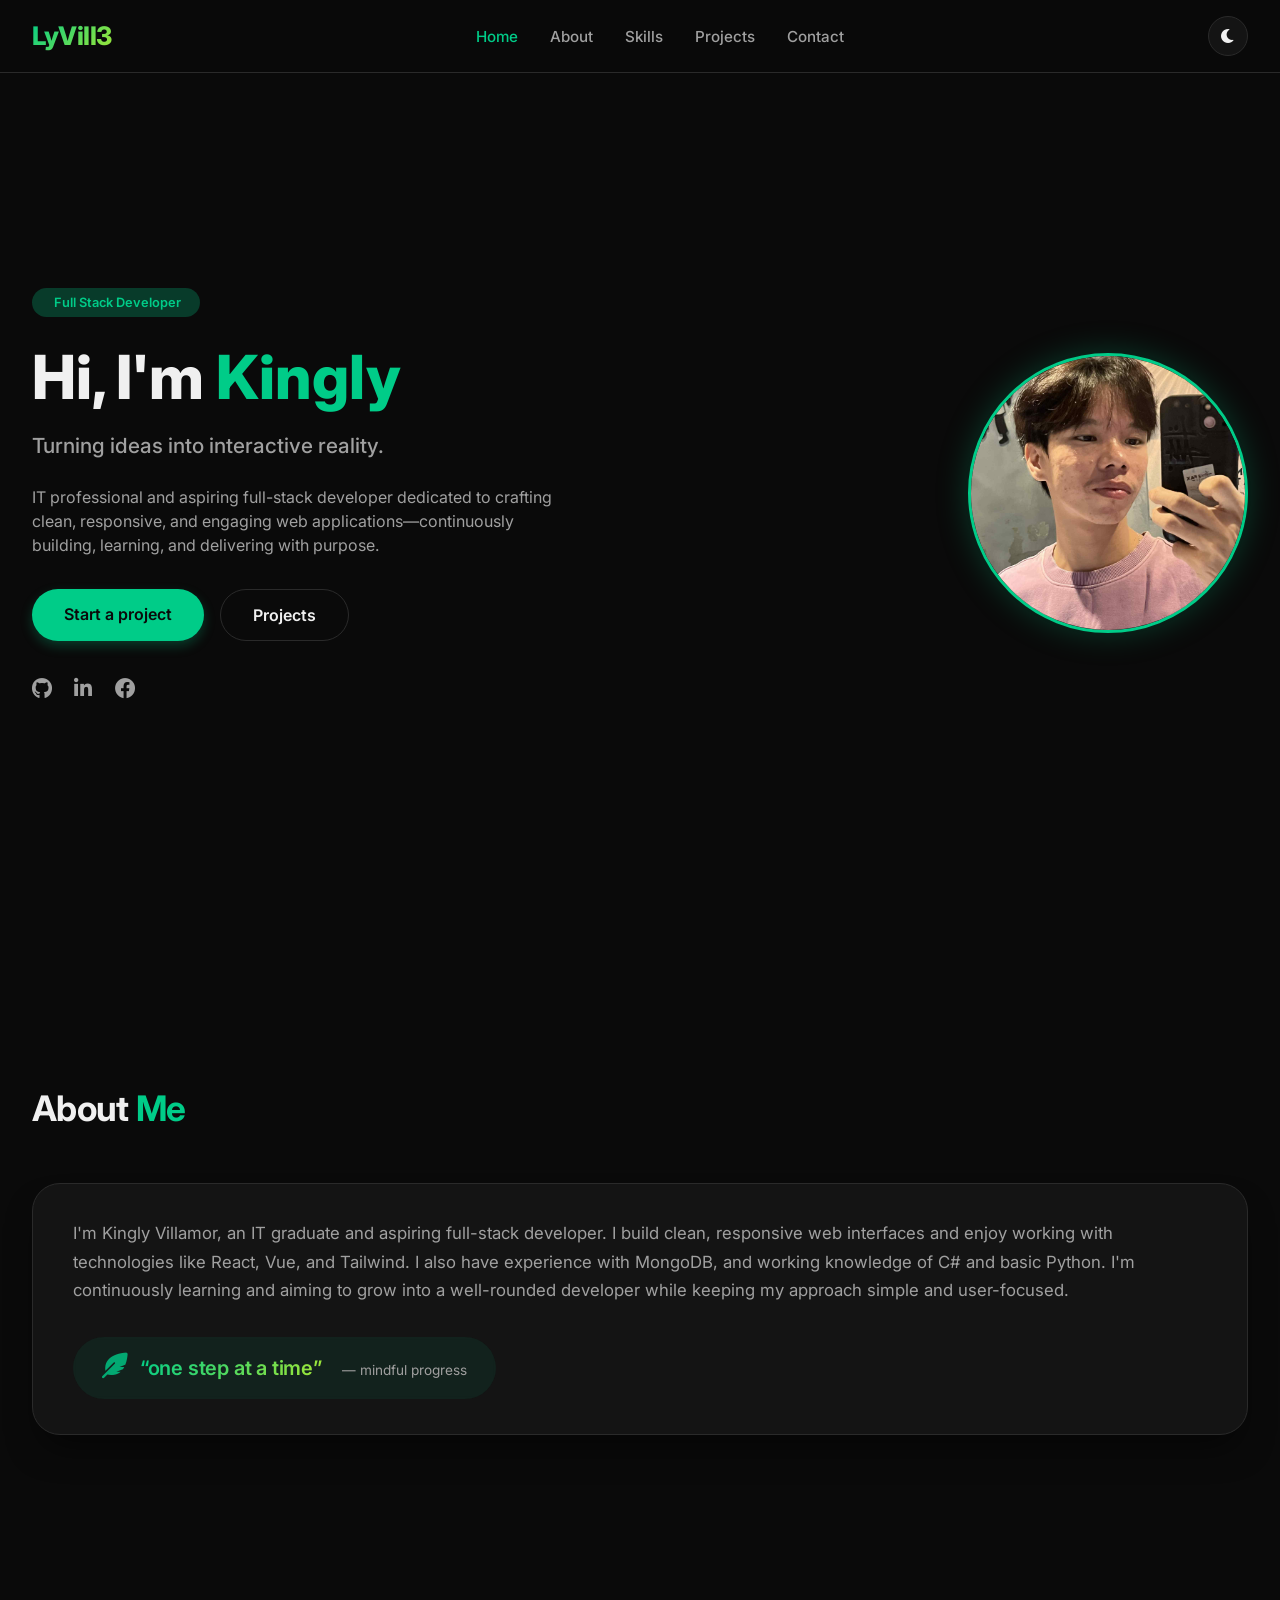
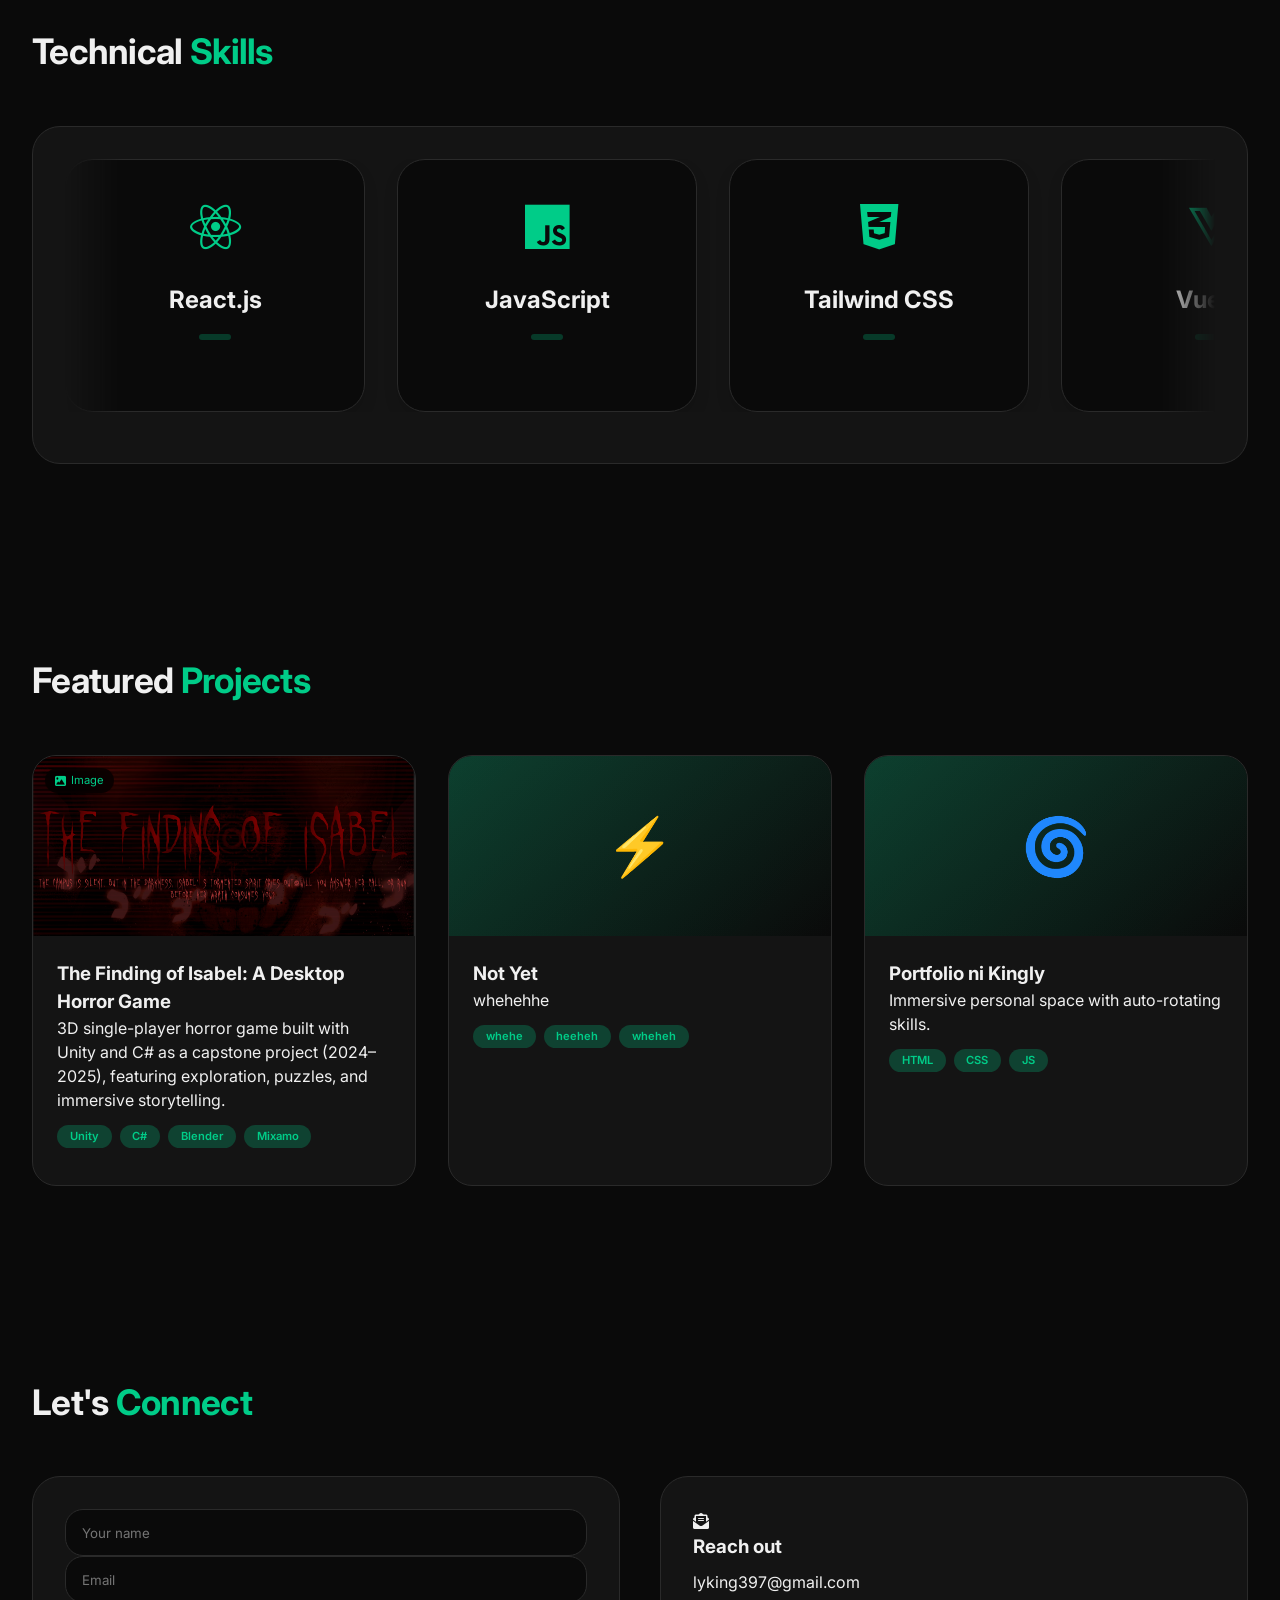
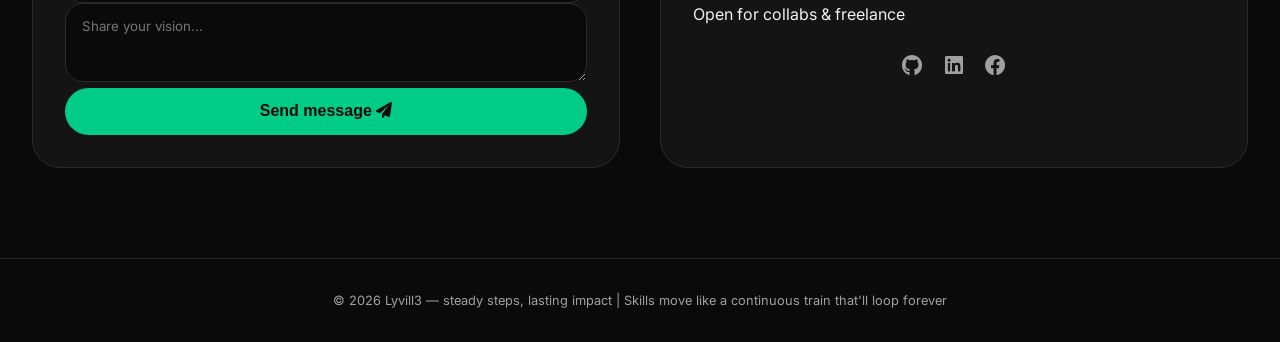
==== index.html @ 268842c2 "1045" ====
<!DOCTYPE html>
<html lang="en">
<head>
  <meta charset="UTF-8">
  <meta name="viewport" content="width=device-width, initial-scale=1.0, viewport-fit=cover">
  <title>Dev-Portfolio</title>
  <link href="https://fonts.googleapis.com/css2?family=Inter:opsz,wght@14..32,300;14..32,400;14..32,500;14..32,600;14..32,700;14..32,800&display=swap" rel="stylesheet">
  <link rel="stylesheet" href="https://cdnjs.cloudflare.com/ajax/libs/font-awesome/6.0.0-beta3/css/all.min.css">
  <link rel="stylesheet" href="../css/style1.css">
  
</head>
<body>
  <nav class="navbar">
    <div class="nav-container">
      <div class="logo"> LyVill3 </div>
      <div class="menu-toggle" id="menuToggle"><i class="fas fa-bars"></i></div>
      <ul class="nav-links" id="navLinks">
        <li><a href="#home" class="nav-link">Home</a></li>
        <li><a href="#about" class="nav-link">About</a></li>
        <li><a href="#skills" class="nav-link">Skills</a></li>
        <li><a href="#projects" class="nav-link">Projects</a></li>
        <li><a href="#contact" class="nav-link">Contact</a></li>
      </ul>
      <div class="theme-toggle" id="themeToggle"><i class="fas fa-moon"></i></div>
    </div>
  </nav>

  <main>
    <section id="home">
      <div class="container">
        <div class="hero">
          <div class="hero-content reveal">
            <div class="hero-badge"><i class="fas fa-"></i> Full Stack Developer</div>
            <h1>Hi, I'm <span class="highlight">Kingly</span></h1>
            <div class="hero-title">Turning ideas into interactive reality.</div>
            <p class="hero-desc">IT professional and aspiring full-stack developer dedicated 
              to crafting clean, responsive, and engaging web applications—continuously 
              building, learning, and delivering with purpose.</p>
            <div class="btn-group">
              <a href="#contact" class="btn btn-primary">Start a project</a>
              <a href="#projects" class="btn btn-outline"> Projects </a>
            </div>
            <div class="social-links">
              <a href="https://github.com/KinglyVillamor"><i class="fab fa-github"></i></a>
              <a href="https://www.linkedin.com/in/kingly-villamor-0a6335394"><i class="fab fa-linkedin-in"></i></a>
              <!--<a href="#"><i class="fab fa-instagram"></i></a> -->
              <a href="https://www.facebook.com/kingly.villamor.2024"><i class="fab fa-facebook"></i></a>

            </div>
          </div>
          <div class="hero-image reveal">
            <img src="../image/profile.jpeg" alt="Kings profile" class="profile-img">
          </div>
        </div>
      </div>
    </section>

    <section id="about">
      <div class="container">
        <h2 class="section-title reveal">About <span>Me</span></h2>
        <div class="about-card reveal">
          <p class="about-text">I'm Kingly Villamor, an IT graduate and aspiring full-stack developer. I build clean, responsive web interfaces and enjoy working with technologies like React, Vue, and Tailwind. I also have experience with MongoDB, and working knowledge of C# and basic Python. I'm continuously learning and aiming to grow into a well-rounded developer while keeping my approach simple and user-focused.</p>
          <!-- qoutw fav q -->
          <div class="quote-aesthetic">
            <i class="fas fa-feather-alt"></i>
            <span class="quote-text">“one step at a time”</span>
            <span class="quote-sub">— mindful progress</span>
          </div>
        </div>
      </div>
    </section>

    <section id="skills">
      <div class="container">
        <h2 class="section-title reveal">Technical <span>Skills</span></h2>
        <div class="skills-section reveal">
          <div class="skills-train-wrapper">
            <div class="skills-track" id="skillsTrainTrack">
              <!-- Skills will be duplicated here for infinite loop effect -->
            </div>
          </div>
          <div class="auto-indicator">
          </div>
        </div>
      </div>
    </section>

    <section id="projects">
      <div class="container">
        <h2 class="section-title reveal">Featured <span>Projects</span></h2>
        <div class="projects-grid" id="projectsGrid"></div>
        
      </div>
    </section>

    <section id="contact">
      <div class="container">
        <h2 class="section-title reveal">Let's <span>Connect</span></h2>
        <div class="contact-grid">
          <div class="form-card reveal">
            <form id="contactForm">
              <div class="form-group"><input type="text" placeholder="Your name" required></div>
              <div class="form-group"><input type="email" placeholder="Email" required></div>
              <div class="form-group"><textarea rows="3" placeholder="Share your vision..."></textarea></div>
              <button type="submit" class="submit-btn">Send message <i class="fas fa-paper-plane"></i></button>
            </form>
          </div>
          <div class="info-card reveal">
            <div class="info-icon"><i class="fas fa-envelope-open-text"></i></div>
            <h3>Reach out</h3>
            <p style="margin: 0.5rem 0;">lyking397@gmail.com</p>
            <p >Open for collabs & freelance</p>
            <div class="social-links" style="justify-content: center;">
              <a href="https://github.com/KinglyVillamor"><i class="fab fa-github"></i></a>
              <a href="https://www.linkedin.com/in/kingly-villamor-0a6335394"> <i class="fab fa-linkedin"></i>
              </a><a href="https://www.facebook.com/kingly.villamor.2024"><i class="fab fa-facebook"></i></a>
            
            
            </div>

          </div>
        </div>
      </div>
    </section>
  </main>
  <footer><p>© 2026 Lyvill3 — steady steps, lasting impact | Skills move like a continuous train that'll loop forever</p></footer>

  <script src="../js/script.js"> </script>
  
</body>
</html>
---- css/style1.css ----
* {
      margin: 0;
      padding: 0;
      box-sizing: border-box;
    }

    :root {
      --bg-primary: #0a0a0a;
      --bg-secondary: #111111;
      --bg-card: #141414;
      --text-primary: #f0f0f0;
      --text-secondary: #a0a0a0;
      --accent: #00cc88;
      --accent-glow: rgba(0, 204, 136, 0.25);
      --border-color: #2a2a2a;
      --shadow: 0 20px 35px -12px rgba(0,0,0,0.6);
      --quote-bg: rgba(0, 204, 136, 0.08);
      --radius-card: 28px;
    }

    body.light {
      --bg-primary: #f9fafb;
      --bg-secondary: #ffffff;
      --bg-card: #ffffff;
      --text-primary: #0f172a;
      --text-secondary: #334155;
      --accent: #0f766e;
      --accent-glow: rgba(15, 118, 110, 0.12);
      --border-color: #e2e8f0;
      --shadow: 0 20px 35px -12px rgba(0,0,0,0.08);
      --quote-bg: rgba(15, 118, 110, 0.06);
    }

    body {
      background-color: var(--bg-primary);
      color: var(--text-primary);
      font-family: 'Inter', sans-serif;
      line-height: 1.5;
      transition: background-color 0.3s ease, color 0.2s ease;
    }

    .container {
      max-width: 1280px;
      margin: 0 auto;
      padding: 0 2rem;
    }

    /* navbar */
    .navbar {
      position: fixed;
      top: 0;
      left: 0;
      width: 100%;
      background: rgba(var(--bg-primary-rgb), 0.85);
      backdrop-filter: blur(12px);
      border-bottom: 1px solid var(--border-color);
      z-index: 1000;
      transition: all 0.3s;
    }
    :root { --bg-primary-rgb: 10,10,10; }
    body.light { --bg-primary-rgb: 249,250,251; }
    .nav-container {
      max-width: 1280px;
      margin: 0 auto;
      padding: 1rem 2rem;
      display: flex;
      justify-content: space-between;
      align-items: center;
    }
    .logo {
      font-size: 1.6rem;
      font-weight: 800;
      background: linear-gradient(135deg, var(--accent), #a3e635);
      -webkit-background-clip: text;
      background-clip: text;
      color: transparent;
      letter-spacing: -0.5px;
    }
    .nav-links {
      display: flex;
      gap: 2rem;
      list-style: none;
    }
    .nav-links a {
      text-decoration: none;
      color: var(--text-secondary);
      font-weight: 500;
      transition: 0.2s;
      font-size: 0.95rem;
    }
    .nav-links a:hover, .nav-links a.active {
      color: var(--accent);
    }
    .theme-toggle {
      background: var(--bg-card);
      border: 1px solid var(--border-color);
      border-radius: 50%;
      width: 40px;
      height: 40px;
      display: flex;
      align-items: center;
      justify-content: center;
      cursor: pointer;
      transition: 0.3s;
    }
    .menu-toggle {
      display: none;
      font-size: 1.5rem;
      cursor: pointer;
    }

    section {
      padding: 100px 0 90px;
    }
    .section-title {
      font-size: 2.2rem;
      font-weight: 700;
      margin-bottom: 3rem;
      letter-spacing: -0.02em;
      position: relative;
      display: inline-block;
    }
    .section-title span {
      color: var(--accent);
    }

    /* HERO */
    .hero {
      display: flex;
      align-items: center;
      justify-content: space-between;
      gap: 4rem;
      flex-wrap: wrap;
      min-height: 88vh;
    }
    .hero-content {
      flex: 1;
    }
    .hero-badge {
      background: var(--accent-glow);
      color: var(--accent);
      padding: 0.3rem 1.2rem;
      border-radius: 40px;
      font-size: 0.8rem;
      font-weight: 600;
      width: fit-content;
      margin-bottom: 1.5rem;
    }
    .hero-content h1 {
      font-size: 3.8rem;
      font-weight: 800;
      line-height: 1.2;
      margin-bottom: 1rem;
    }
    .hero-content h1 .highlight {
      color: var(--accent);
    }
    .hero-title {
      font-size: 1.3rem;
      color: var(--text-secondary);
      margin-bottom: 1rem;
      font-weight: 500;
    }
    .hero-desc {
      color: var(--text-secondary);
      max-width: 520px;
      margin: 1.5rem 0;
    }
    .btn-group {
      display: flex;
      gap: 1rem;
      flex-wrap: wrap;
      margin: 2rem 0;
    }
    .btn {
      padding: 0.8rem 2rem;
      border-radius: 50px;
      font-weight: 600;
      text-decoration: none;
      transition: all 0.25s ease;
    }
    .btn-primary {
      background: var(--accent);
      color: #0a0a0a;
      border: none;
      box-shadow: 0 5px 12px var(--accent-glow);
    }
    .btn-primary:hover {
      transform: translateY(-3px);
      filter: brightness(1.05);
    }
    .btn-outline {
      border: 1.5px solid var(--border-color);
      color: var(--text-primary);
      background: transparent;
    }
    .btn-outline:hover {
      border-color: var(--accent);
      color: var(--accent);
    }
    .social-links {
      display: flex;
      gap: 1.4rem;
      margin-top: 1.5rem;
    }
    .social-links a {
      color: var(--text-secondary);
      font-size: 1.3rem;
      transition: 0.2s;
    }
    .social-links a:hover {
      color: var(--accent);
      transform: translateY(-3px);
    }
    .profile-img {
      width: 280px;
      height: 280px;
      border-radius: 50%;
      object-fit: cover;
      border: 3px solid var(--accent);
      box-shadow: 0 0 32px var(--accent-glow);
      transition: transform 0.4s;
    }

    /* ABOUT CARD with aesthetic QUOTE */
    .about-card {
      background: var(--bg-card);
      border-radius: var(--radius-card);
      padding: 2.2rem 2.5rem;
      border: 1px solid var(--border-color);
      box-shadow: var(--shadow);
    }
    .about-text {
      color: var(--text-secondary);
      line-height: 1.7;
      font-size: 1.05rem;
    }
    .quote-aesthetic {
      margin-top: 2rem;
      padding-top: 1rem;
      display: flex;
      align-items: baseline;
      gap: 0.75rem;
      background: var(--quote-bg);
      padding: 1rem 1.8rem;
      border-radius: 60px;
      width: fit-content;
      backdrop-filter: blur(2px);
    }
    .quote-aesthetic i {
      font-size: 1.6rem;
      color: var(--accent);
      opacity: 0.8;
    }
    .quote-text {
      font-size: 1.25rem;
      font-weight: 600;
      letter-spacing: -0.2px;
      background: linear-gradient(120deg, var(--accent), #a3e635);
      background-clip: text;
      -webkit-background-clip: text;
      color: transparent;
    }
    .quote-sub {
      font-size: 0.85rem;
      color: var(--text-secondary);
      margin-left: 0.5rem;
    }

    /* SKILLS SECTION — INFINITE HORIZONTAL TRAIN (MOVES LEFT TO RIGHT, REPEATS) */
    .skills-section {
      background: var(--bg-card);
      border-radius: var(--radius-card);
      padding: 2rem;
      border: 1px solid var(--border-color);
      overflow: hidden;
      position: relative;
    }
    .skills-train-wrapper {
      overflow: hidden;
      width: 100%;
      position: relative;
      mask-image: linear-gradient(to right, transparent, black 5%, black 95%, transparent);
      -webkit-mask-image: linear-gradient(to right, transparent, black 5%, black 95%, transparent);
    }
    .skills-track {
      display: flex;
      gap: 2rem;
      animation: slideTrain 28s linear infinite;
      width: max-content;
      will-change: transform;
    }
    /* Pause on hover for better UX but keeps moving */
    .skills-section:hover .skills-track {
      animation-play-state: paused;
    }
    .skill-train-card {
      flex: 0 0 auto;
      width: 300px;
      background: var(--bg-primary);
      border: 1px solid var(--border-color);
      border-radius: 28px;
      padding: 1.8rem 1.5rem;
      text-align: center;
      transition: all 0.25s ease;
      box-shadow: 0 8px 20px -8px rgba(0,0,0,0.3);
      backdrop-filter: blur(2px);
    }
    .skill-train-card:hover {
      transform: translateY(-6px);
      border-color: var(--accent);
      box-shadow: 0 15px 30px -12px var(--accent-glow);
    }
    .skill-icon-train {
      font-size: 3.2rem;
      color: var(--accent);
      margin-bottom: 1rem;
    }
    .skill-train-card h3 {
      font-size: 1.5rem;
      font-weight: 700;
      margin-bottom: 0.5rem;
    }
    .skill-level-badge {
      display: inline-block;
      background: var(--accent-glow);
      color: var(--accent);
      padding: 0.2rem 1rem;
      border-radius: 40px;
      font-size: 0.7rem;
      font-weight: 600;
      margin: 0.5rem 0;
    }
    .skill-train-card p {
      color: var(--text-secondary);
      font-size: 0.85rem;
      margin-top: 0.5rem;
    }

    @keyframes slideTrain {
      0% {
        transform: translateX(0%);
      }
      100% {
        transform: translateX(-50%);
      }
    }

    /* For responsive, adjust card width */
    @media (max-width: 680px) {
      .skill-train-card {
        width: 260px;
        padding: 1.4rem;
      }
      .skills-track {
        gap: 1.2rem;
      }
    }

    /* projects grid */

    /* Support for images in project cards */
.project-img .project-img-media {
  width: 100%;
  height: 100%;
  object-fit: cover;
  display: block;
}

/* Support for icons/emojis in project cards */
.project-img .project-icon-media {
  font-size: 3.5rem;
  display: flex;
  align-items: center;
  justify-content: center;
  width: 100%;
  height: 100%;
  background: linear-gradient(135deg, var(--accent-glow), transparent);
}

/* Make sure the container handles both well */
.project-img {
  height: 180px;
  background: linear-gradient(145deg, var(--bg-secondary), var(--bg-primary));
  display: flex;
  align-items: center;
  justify-content: center;
  overflow: hidden;
  position: relative;
}

/* Media Container & Click Handling */
.media-container {
  position: relative;
  width: 100%;
  height: 100%;
  cursor: pointer;
  overflow: hidden;
}

.project-video-media,
.project-img-media {
  width: 100%;
  height: 100%;
  object-fit: cover;
  transition: transform 0.3s ease;
}

.media-container:hover .project-video-media,
.media-container:hover .project-img-media {
  transform: scale(1.05);
}

.media-overlay-hint {
  position: absolute;
  bottom: 12px;
  right: 12px;
  background: rgba(0, 0, 0, 0.8);
  backdrop-filter: blur(8px);
  padding: 8px 14px;
  border-radius: 30px;
  font-size: 0.75rem;
  color: white;
  display: flex;
  align-items: center;
  gap: 8px;
  opacity: 0;
  transition: opacity 0.3s ease;
  pointer-events: none;
  z-index: 2;
  font-weight: 500;
}

.media-overlay-hint i {
  color: var(--accent);
  font-size: 0.9rem;
}

.media-container:hover .media-overlay-hint {
  opacity: 1;
}

.media-badge {
  position: absolute;
  top: 12px;
  left: 12px;
  background: rgba(0, 0, 0, 0.7);
  backdrop-filter: blur(4px);
  padding: 4px 10px;
  border-radius: 20px;
  font-size: 0.7rem;
  color: var(--accent);
  display: flex;
  align-items: center;
  gap: 5px;
  z-index: 2;
}

/* Modal Styles */
.media-modal {
  display: none;
  position: fixed;
  z-index: 2000;
  left: 0;
  top: 0;
  width: 100%;
  height: 100%;
  background-color: rgba(0, 0, 0, 0.95);
  backdrop-filter: blur(10px);
  align-items: center;
  justify-content: center;
}

.media-modal-content {
  position: relative;
  width: 90%;
  max-width: 1000px;
  max-height: 90vh;
  animation: modalFadeIn 0.3s ease;
}

@keyframes modalFadeIn {
  from {
    opacity: 0;
    transform: scale(0.95);
  }
  to {
    opacity: 1;
    transform: scale(1);
  }
}

.media-modal-close {
  position: absolute;
  top: -50px;
  right: 0;
  color: white;
  font-size: 40px;
  font-weight: bold;
  cursor: pointer;
  transition: 0.2s;
  z-index: 2001;
}

.media-modal-close:hover {
  color: var(--accent);
  transform: scale(1.1);
}

/* Modal Video */
.modal-video-wrapper,
.modal-image-wrapper,
.modal-icon-wrapper {
  text-align: center;
}

.modal-title {
  color: white;
  margin-bottom: 1rem;
  font-size: 1.3rem;
  text-align: center;
}

.modal-video {
  width: 100%;
  max-height: 80vh;
  border-radius: 16px;
  box-shadow: 0 25px 50px -12px rgba(0, 0, 0, 0.5);
}

.modal-image {
  max-width: 100%;
  max-height: 80vh;
  border-radius: 16px;
  object-fit: contain;
}

.modal-icon {
  font-size: 8rem;
  display: inline-block;
  background: linear-gradient(135deg, var(--accent), #a3e635);
  -webkit-background-clip: text;
  background-clip: text;
  color: transparent;
  margin-bottom: 1rem;
}

.modal-hint {
  color: var(--text-secondary);
  margin-top: 1rem;
  font-size: 0.85rem;
  text-align: center;
}

.modal-hint i {
  color: var(--accent);
  margin-right: 5px;
}

/* Project image container fix */
.project-img {
  height: 220px;
  background: linear-gradient(145deg, var(--bg-secondary), var(--bg-primary));
  display: flex;
  align-items: center;
  justify-content: center;
  overflow: hidden;
  position: relative;
}

.project-icon-media {
  font-size: 4rem;
  display: flex;
  align-items: center;
  justify-content: center;
  width: 100%;
  height: 100%;
  background: linear-gradient(135deg, var(--accent-glow), transparent);
}

    .projects-grid {
      display: grid;
      grid-template-columns: repeat(auto-fit, minmax(300px, 1fr));
      gap: 2rem;
    }
    .project-card {
      background: var(--bg-card);
      border-radius: 24px;
      overflow: hidden;
      border: 1px solid var(--border-color);
      transition: 0.25s;
    }
    .project-card:hover {
      transform: translateY(-6px);
      border-color: var(--accent);
    }
    .project-img {
      height: 180px;
      background: linear-gradient(145deg, var(--bg-secondary), var(--bg-primary));
      display: flex;
      align-items: center;
      justify-content: center;
      font-size: 3.2rem;
    }
    .project-info {
      padding: 1.5rem;
    }
    .project-tech {
      display: flex;
      flex-wrap: wrap;
      gap: 0.5rem;
      margin: 0.8rem 0;
    }
    .tech-tag {
      background: var(--accent-glow);
      color: var(--accent);
      padding: 0.2rem 0.8rem;
      border-radius: 30px;
      font-size: 0.7rem;
      font-weight: 600;
    }
    .project-buttons {
      display: flex;
      gap: 1rem;
      margin-top: 1rem;
    }
    .project-btn {
      padding: 0.4rem 1.2rem;
      border-radius: 40px;
      text-decoration: none;
      font-size: 0.8rem;
      border: 1px solid var(--border-color);
      color: var(--text-primary);
      transition: 0.2s;
    }
    .project-btn:hover {
      border-color: var(--accent);
      color: var(--accent);
    }

    /* contact */
    .contact-grid {
      display: grid;
      grid-template-columns: 1fr 1fr;
      gap: 2.5rem;
    }
    .form-card, .info-card {
      background: var(--bg-card);
      border-radius: 28px;
      padding: 2rem;
      border: 1px solid var(--border-color);
    }
    input, textarea {
      width: 100%;
      padding: 0.9rem 1rem;
      background: var(--bg-primary);
      border: 1px solid var(--border-color);
      border-radius: 18px;
      color: var(--text-primary);
      transition: 0.2s;
      font-family: inherit;
    }
    input:focus, textarea:focus {
      border-color: var(--accent);
      outline: none;
    }
    .submit-btn {
      background: var(--accent);
      width: 100%;
      padding: 0.9rem;
      border: none;
      border-radius: 40px;
      font-weight: 700;
      cursor: pointer;
      color: #0a0a0a;
      font-size: 1rem;
    }
    footer {
      text-align: center;
      padding: 2rem;
      border-top: 1px solid var(--border-color);
      font-size: 0.8rem;
      color: var(--text-secondary);
    }

    @media (max-width: 780px) {
      .nav-links {
        display: none;
        flex-direction: column;
        background: var(--bg-card);
        position: absolute;
        top: 70px;
        right: 1rem;
        width: 200px;
        border-radius: 20px;
        padding: 1rem;
        z-index: 200;
      }
      .nav-links.active { display: flex; }
      .menu-toggle { display: block; }
      .hero { flex-direction: column-reverse; text-align: center; }
      .hero-content { text-align: center; }
      .hero-content h1 { font-size: 2.6rem; }
      .profile-img { width: 200px; height: 200px; }
      .quote-aesthetic { padding: 0.9rem 1.2rem; }
      .contact-grid { grid-template-columns: 1fr; }
    }

    .reveal {
      opacity: 0;
      transform: translateY(28px);
      transition: all 0.6s ease;
    }
    .reveal.active {
      opacity: 1;
      transform: translateY(0);
    }

    .auto-indicator {
      text-align: center;
      margin-top: 1.2rem;
      font-size: 0.75rem;
      color: var(--text-secondary);
      display: flex;
      align-items: center;
      justify-content: center;
      gap: 8px;
    }
    .auto-indicator i {
      color: var(--accent);
      animation: subtlePulse 1.5s infinite;
    }
    @keyframes subtlePulse {
      0%, 100% { opacity: 0.6; transform: translateX(0); }
      50% { opacity: 1; transform: translateX(3px); }
    }
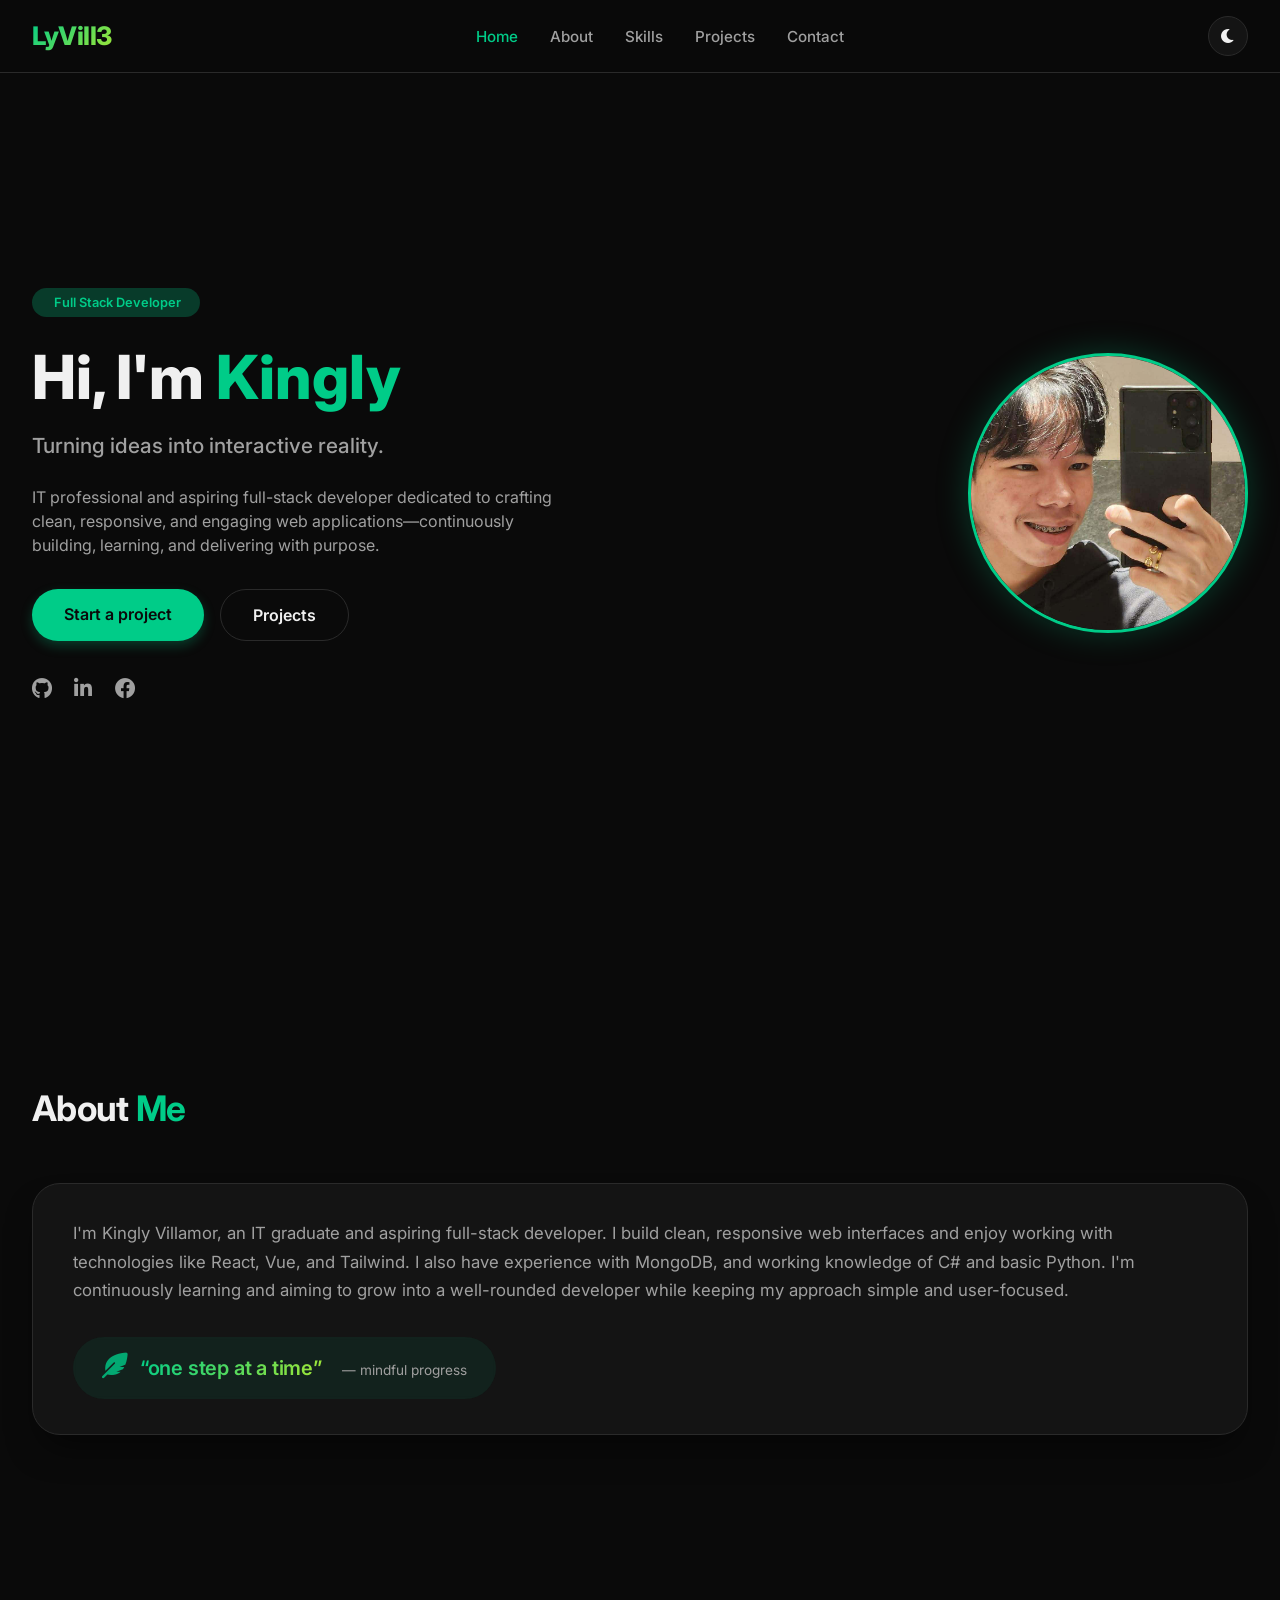
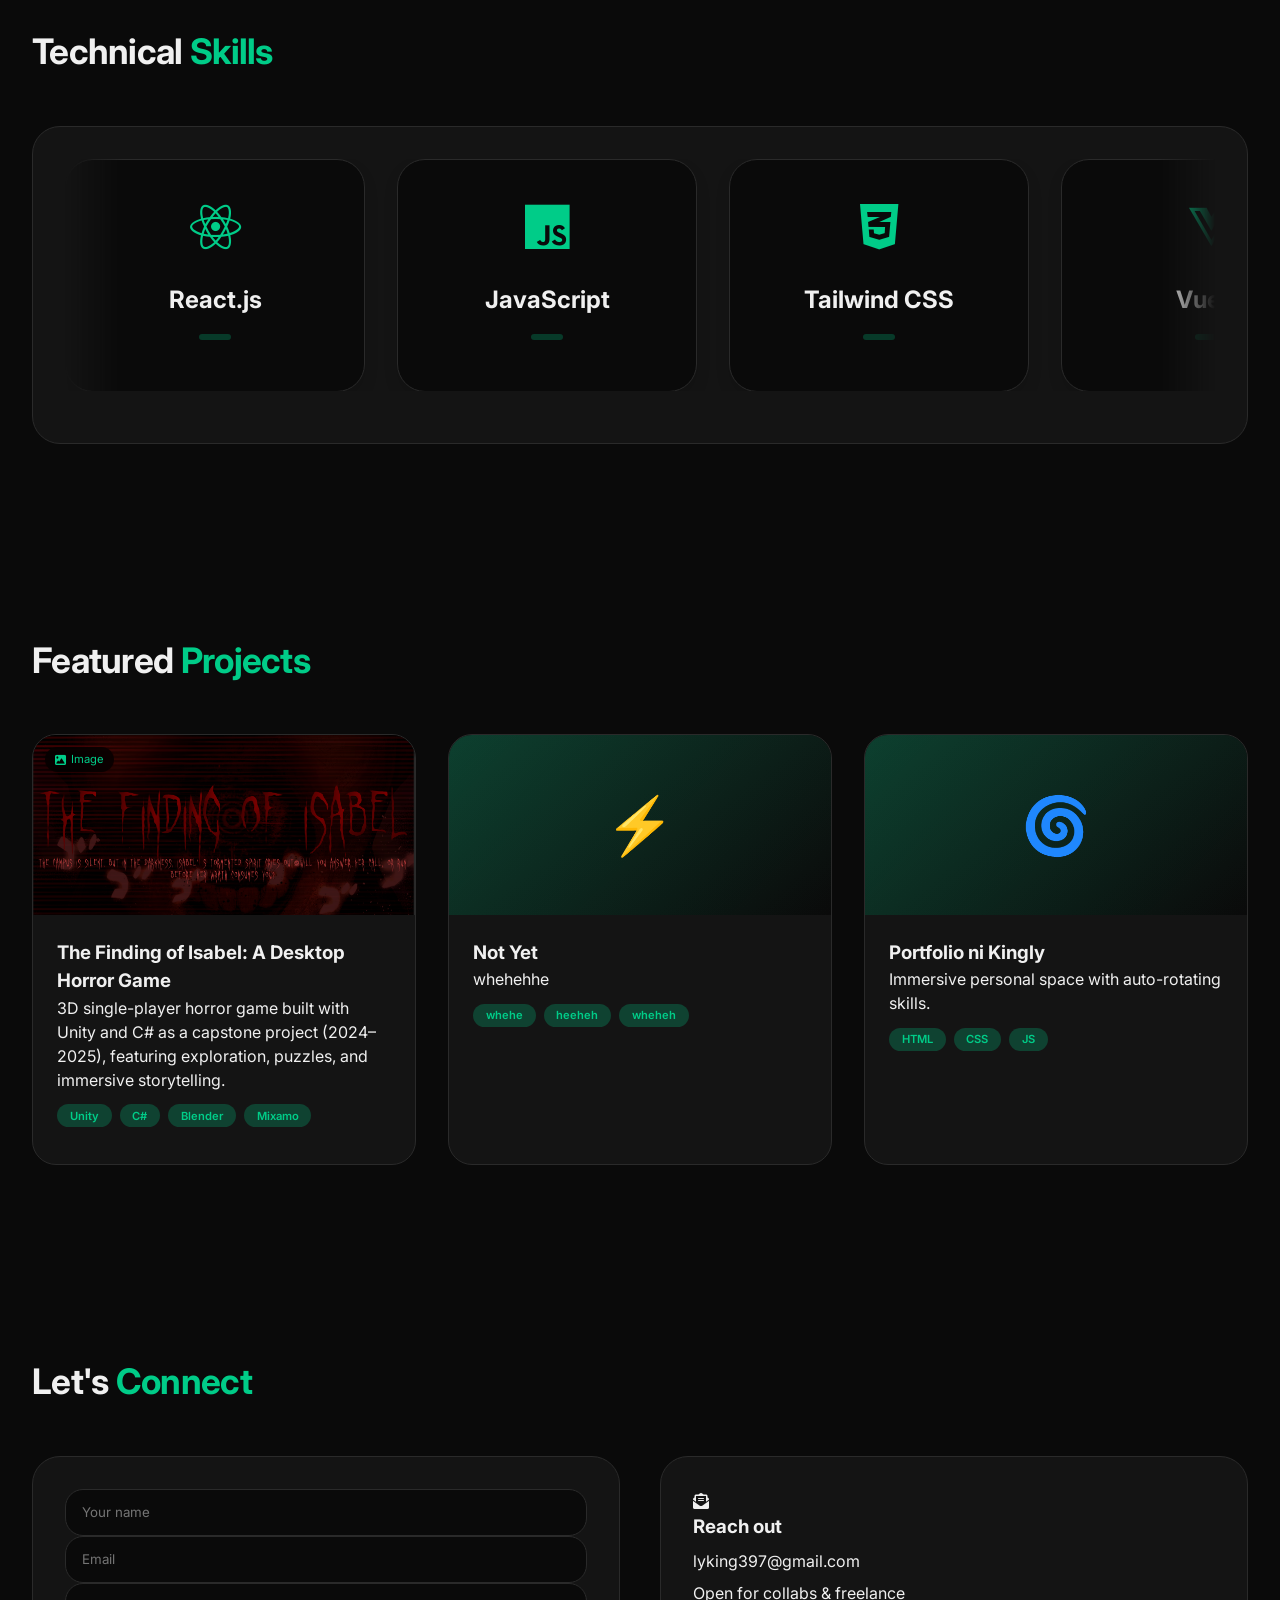
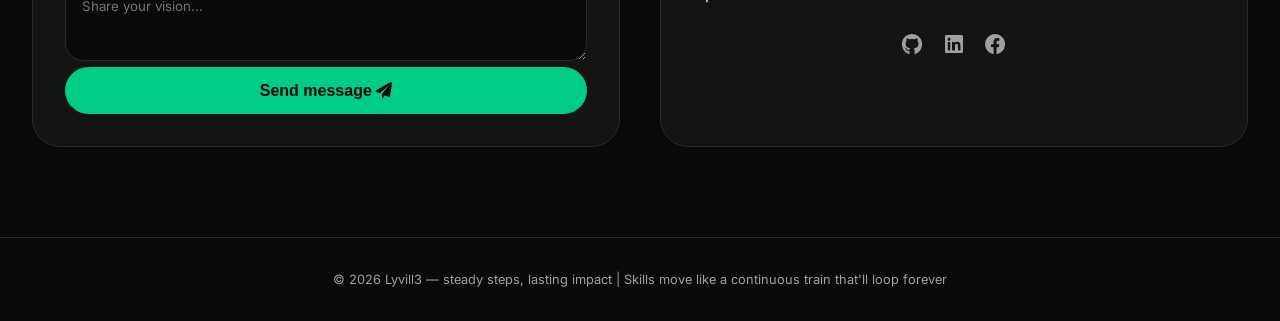
==== commit 01f70739: "updated" ====
--- a/index.html
+++ b/index.html
@@ -49,7 +49,7 @@
             </div>
           </div>
           <div class="hero-image reveal">
-            <img src="../image/profile.jpeg" alt="Kings profile" class="profile-img">
+            <img src="../image/profile2.jpg" alt="Kings profile" class="profile-img">
           </div>
         </div>
       </div>
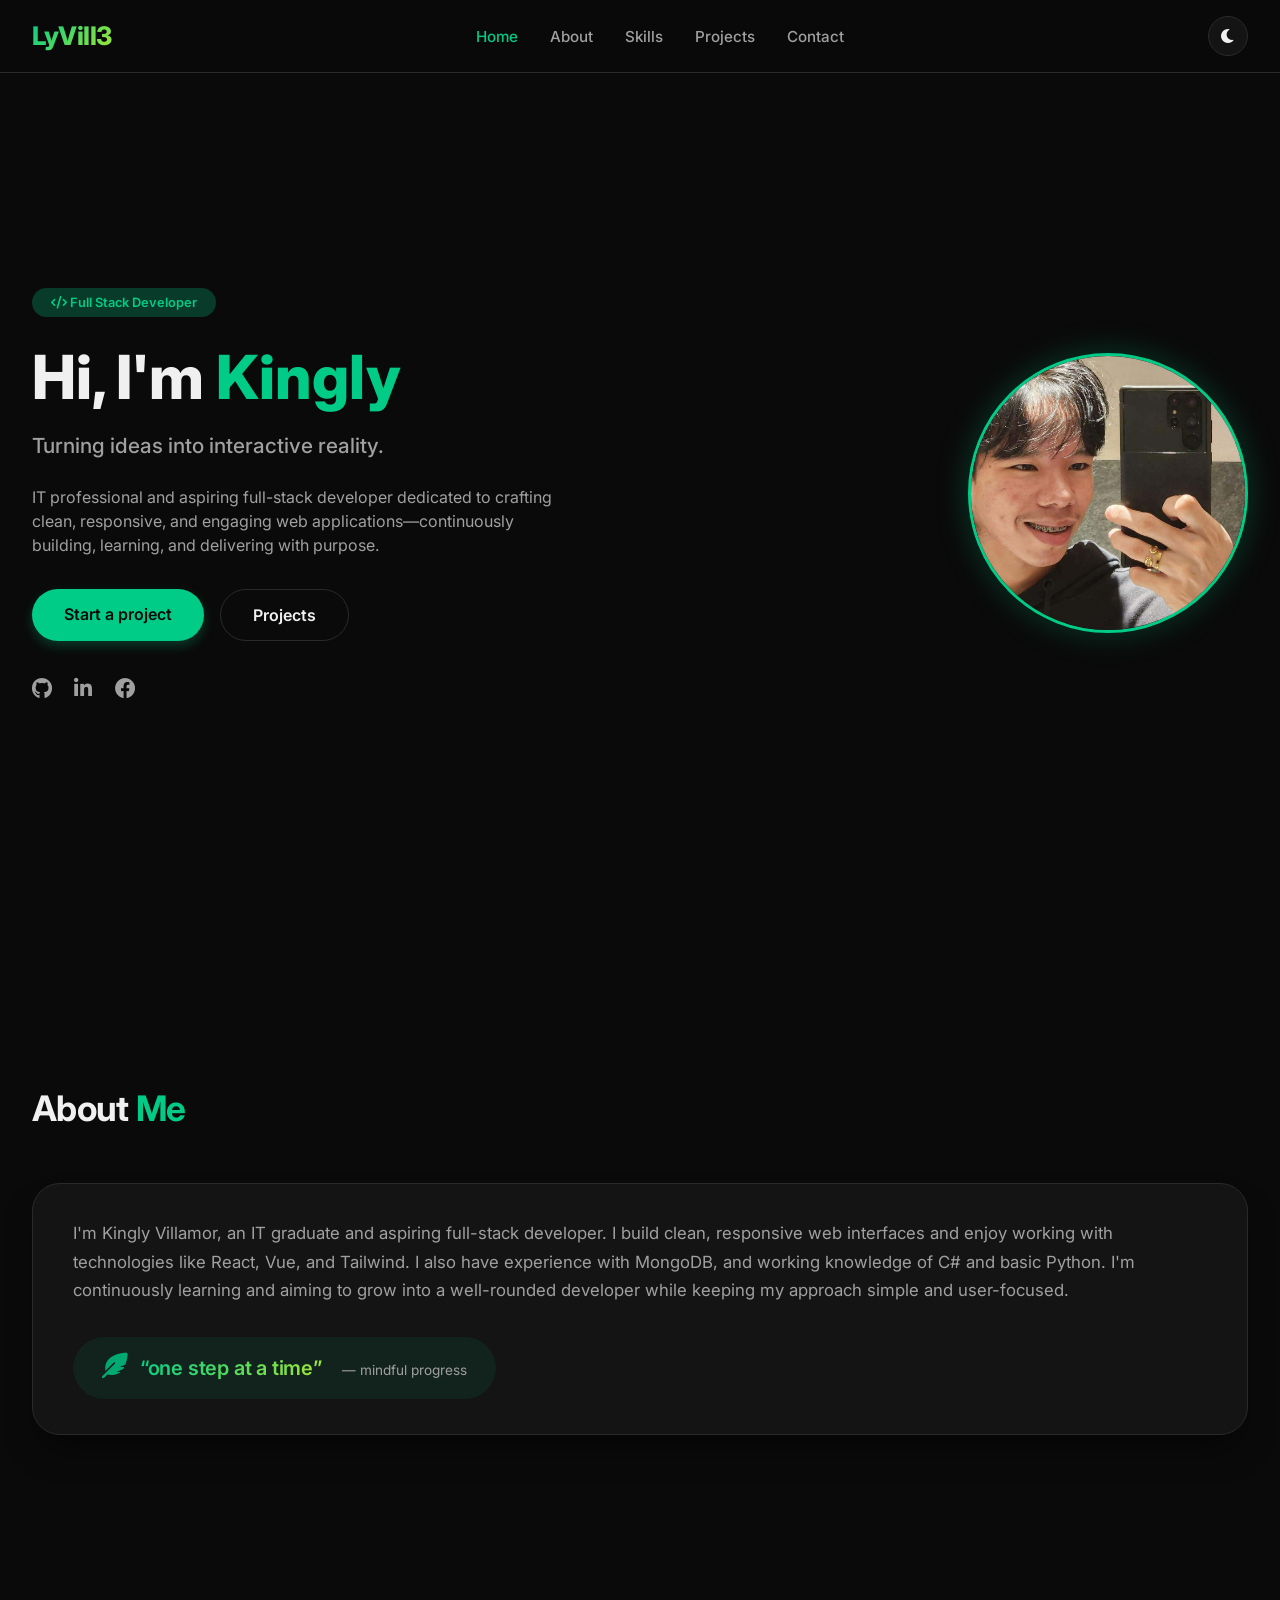
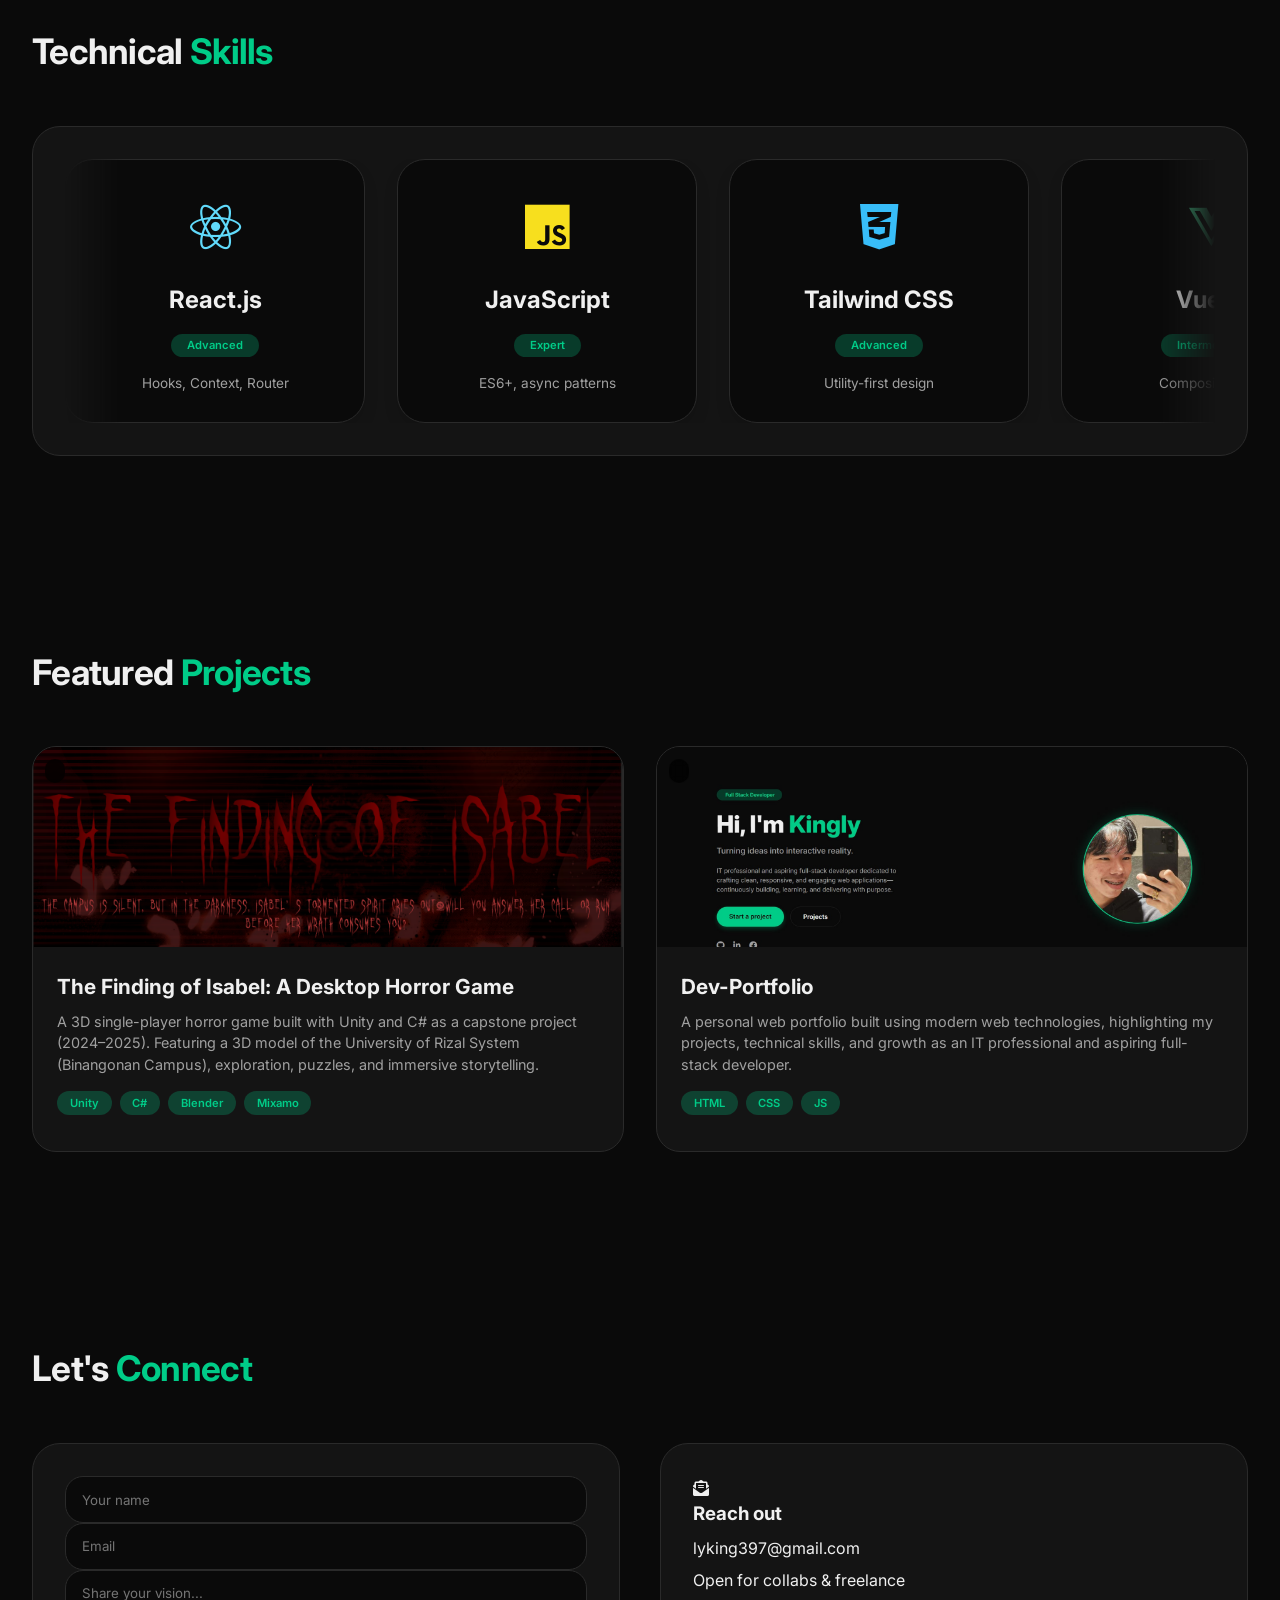
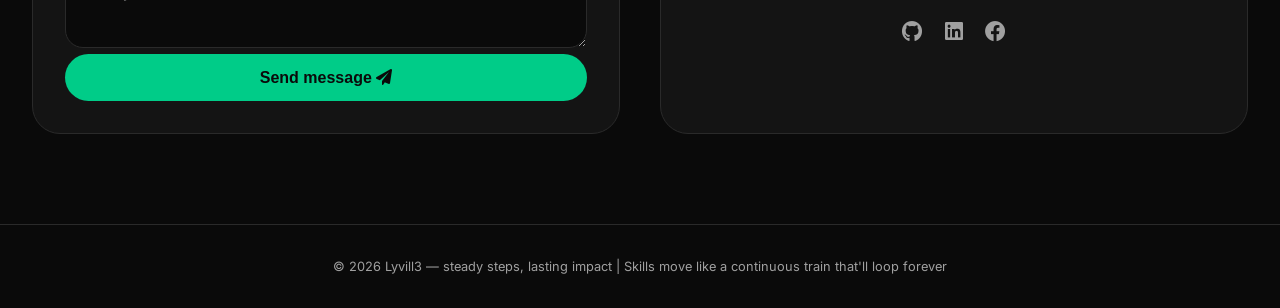
==== commit 251004cb: "05/04/2026 update -added accurate logo for skills -fix project layouts" ====
--- a/index.html
+++ b/index.html
@@ -10,7 +10,7 @@
   
 </head>
 <body>
-  <nav class="navbar">
+   <nav class="navbar">
     <div class="nav-container">
       <div class="logo"> LyVill3 </div>
       <div class="menu-toggle" id="menuToggle"><i class="fas fa-bars"></i></div>
@@ -30,26 +30,22 @@
       <div class="container">
         <div class="hero">
           <div class="hero-content reveal">
-            <div class="hero-badge"><i class="fas fa-"></i> Full Stack Developer</div>
+            <div class="hero-badge"><i class="fas fa-code"></i> Full Stack Developer</div>
             <h1>Hi, I'm <span class="highlight">Kingly</span></h1>
             <div class="hero-title">Turning ideas into interactive reality.</div>
-            <p class="hero-desc">IT professional and aspiring full-stack developer dedicated 
-              to crafting clean, responsive, and engaging web applications—continuously 
-              building, learning, and delivering with purpose.</p>
+            <p class="hero-desc">IT professional and aspiring full-stack developer dedicated to crafting clean, responsive, and engaging web applications—continuously building, learning, and delivering with purpose.</p>
             <div class="btn-group">
               <a href="#contact" class="btn btn-primary">Start a project</a>
-              <a href="#projects" class="btn btn-outline"> Projects </a>
+              <a href="#projects" class="btn btn-outline">Projects</a>
             </div>
             <div class="social-links">
               <a href="https://github.com/KinglyVillamor"><i class="fab fa-github"></i></a>
               <a href="https://www.linkedin.com/in/kingly-villamor-0a6335394"><i class="fab fa-linkedin-in"></i></a>
-              <!--<a href="#"><i class="fab fa-instagram"></i></a> -->
               <a href="https://www.facebook.com/kingly.villamor.2024"><i class="fab fa-facebook"></i></a>
-
             </div>
           </div>
           <div class="hero-image reveal">
-            <img src="../image/profile2.jpg" alt="Kings profile" class="profile-img">
+            <img src="../image/profile2.jpg" alt="Kingly profile" class="profile-img">
           </div>
         </div>
       </div>
@@ -60,7 +56,6 @@
         <h2 class="section-title reveal">About <span>Me</span></h2>
         <div class="about-card reveal">
           <p class="about-text">I'm Kingly Villamor, an IT graduate and aspiring full-stack developer. I build clean, responsive web interfaces and enjoy working with technologies like React, Vue, and Tailwind. I also have experience with MongoDB, and working knowledge of C# and basic Python. I'm continuously learning and aiming to grow into a well-rounded developer while keeping my approach simple and user-focused.</p>
-          <!-- qoutw fav q -->
           <div class="quote-aesthetic">
             <i class="fas fa-feather-alt"></i>
             <span class="quote-text">“one step at a time”</span>
@@ -75,11 +70,7 @@
         <h2 class="section-title reveal">Technical <span>Skills</span></h2>
         <div class="skills-section reveal">
           <div class="skills-train-wrapper">
-            <div class="skills-track" id="skillsTrainTrack">
-              <!-- Skills will be duplicated here for infinite loop effect -->
-            </div>
-          </div>
-          <div class="auto-indicator">
+            <div class="skills-track" id="skillsTrainTrack"></div>
           </div>
         </div>
       </div>
@@ -89,7 +80,6 @@
       <div class="container">
         <h2 class="section-title reveal">Featured <span>Projects</span></h2>
         <div class="projects-grid" id="projectsGrid"></div>
-        
       </div>
     </section>
 
@@ -109,22 +99,18 @@
             <div class="info-icon"><i class="fas fa-envelope-open-text"></i></div>
             <h3>Reach out</h3>
             <p style="margin: 0.5rem 0;">lyking397@gmail.com</p>
-            <p >Open for collabs & freelance</p>
+            <p>Open for collabs & freelance</p>
             <div class="social-links" style="justify-content: center;">
               <a href="https://github.com/KinglyVillamor"><i class="fab fa-github"></i></a>
-              <a href="https://www.linkedin.com/in/kingly-villamor-0a6335394"> <i class="fab fa-linkedin"></i>
-              </a><a href="https://www.facebook.com/kingly.villamor.2024"><i class="fab fa-facebook"></i></a>
-            
-            
+              <a href="https://www.linkedin.com/in/kingly-villamor-0a6335394"><i class="fab fa-linkedin"></i></a>
+              <a href="https://www.facebook.com/kingly.villamor.2024"><i class="fab fa-facebook"></i></a>
             </div>
-
           </div>
         </div>
       </div>
     </section>
   </main>
   <footer><p>© 2026 Lyvill3 — steady steps, lasting impact | Skills move like a continuous train that'll loop forever</p></footer>
-
   <script src="../js/script.js"> </script>
   
 </body>
--- a/css/style1.css
+++ b/css/style1.css
@@ -1,4 +1,4 @@
- * {
+* {
       margin: 0;
       padding: 0;
       box-sizing: border-box;
@@ -222,7 +222,7 @@
       transition: transform 0.4s;
     }
 
-    /* ABOUT CARD with aesthetic QUOTE */
+    /* ABOUT CARD */
     .about-card {
       background: var(--bg-card);
       border-radius: var(--radius-card);
@@ -267,7 +267,7 @@
       margin-left: 0.5rem;
     }
 
-    /* SKILLS SECTION — INFINITE HORIZONTAL TRAIN (MOVES LEFT TO RIGHT, REPEATS) */
+    /* SKILLS SECTION — INFINITE TRAIN WITH AUTHENTIC LOGOS */
     .skills-section {
       background: var(--bg-card);
       border-radius: var(--radius-card);
@@ -290,7 +290,6 @@
       width: max-content;
       will-change: transform;
     }
-    /* Pause on hover for better UX but keeps moving */
     .skills-section:hover .skills-track {
       animation-play-state: paused;
     }
@@ -304,7 +303,6 @@
       text-align: center;
       transition: all 0.25s ease;
       box-shadow: 0 8px 20px -8px rgba(0,0,0,0.3);
-      backdrop-filter: blur(2px);
     }
     .skill-train-card:hover {
       transform: translateY(-6px);
@@ -313,9 +311,23 @@
     }
     .skill-icon-train {
       font-size: 3.2rem;
-      color: var(--accent);
       margin-bottom: 1rem;
     }
+    /* OFFICIAL BRAND LOGOS */
+    .skill-icon-train .fa-react { color: #61dafb; }
+    .skill-icon-train .fa-js { color: #f7df1e; }
+    .skill-icon-train .fa-css3-alt { color: #38bdf8; }
+    .skill-icon-train .fa-vuejs { color: #42b883; }
+    .skill-icon-train .fa-node-js { color: #339933; }
+    .skill-icon-train .fa-python { color: #3776ab; }
+    .skill-icon-train .fa-git-alt { color: #f05032; }
+    .skill-icon-train .fa-database { color: #47a248; }
+    .skill-icon-train .fa-terminal { color: #d4d4d4; }
+    .skill-icon-train .fa-unity { color: #ffffff; text-shadow: 0 0 4px #000; }
+    .skill-icon-train .fa-dice-d6 { color: #ffa500; }
+    .skill-icon-train .fa-php { color: #777bb4; }
+    body.light .skill-icon-train .fa-unity { color: #222222; }
+    
     .skill-train-card h3 {
       font-size: 1.5rem;
       font-weight: 700;
@@ -338,249 +350,19 @@
     }
 
     @keyframes slideTrain {
-      0% {
-        transform: translateX(0%);
-      }
-      100% {
-        transform: translateX(-50%);
-      }
-    }
-
-    /* For responsive, adjust card width */
+      0% { transform: translateX(0%); }
+      100% { transform: translateX(-50%); }
+    }
+
     @media (max-width: 680px) {
-      .skill-train-card {
-        width: 260px;
-        padding: 1.4rem;
-      }
-      .skills-track {
-        gap: 1.2rem;
-      }
-    }
-
-    /* projects grid */
-
-    /* Support for images in project cards */
-.project-img .project-img-media {
-  width: 100%;
-  height: 100%;
-  object-fit: cover;
-  display: block;
-}
-
-/* Support for icons/emojis in project cards */
-.project-img .project-icon-media {
-  font-size: 3.5rem;
-  display: flex;
-  align-items: center;
-  justify-content: center;
-  width: 100%;
-  height: 100%;
-  background: linear-gradient(135deg, var(--accent-glow), transparent);
-}
-
-/* Make sure the container handles both well */
-.project-img {
-  height: 180px;
-  background: linear-gradient(145deg, var(--bg-secondary), var(--bg-primary));
-  display: flex;
-  align-items: center;
-  justify-content: center;
-  overflow: hidden;
-  position: relative;
-}
-
-/* Media Container & Click Handling */
-.media-container {
-  position: relative;
-  width: 100%;
-  height: 100%;
-  cursor: pointer;
-  overflow: hidden;
-}
-
-.project-video-media,
-.project-img-media {
-  width: 100%;
-  height: 100%;
-  object-fit: cover;
-  transition: transform 0.3s ease;
-}
-
-.media-container:hover .project-video-media,
-.media-container:hover .project-img-media {
-  transform: scale(1.05);
-}
-
-.media-overlay-hint {
-  position: absolute;
-  bottom: 12px;
-  right: 12px;
-  background: rgba(0, 0, 0, 0.8);
-  backdrop-filter: blur(8px);
-  padding: 8px 14px;
-  border-radius: 30px;
-  font-size: 0.75rem;
-  color: white;
-  display: flex;
-  align-items: center;
-  gap: 8px;
-  opacity: 0;
-  transition: opacity 0.3s ease;
-  pointer-events: none;
-  z-index: 2;
-  font-weight: 500;
-}
-
-.media-overlay-hint i {
-  color: var(--accent);
-  font-size: 0.9rem;
-}
-
-.media-container:hover .media-overlay-hint {
-  opacity: 1;
-}
-
-.media-badge {
-  position: absolute;
-  top: 12px;
-  left: 12px;
-  background: rgba(0, 0, 0, 0.7);
-  backdrop-filter: blur(4px);
-  padding: 4px 10px;
-  border-radius: 20px;
-  font-size: 0.7rem;
-  color: var(--accent);
-  display: flex;
-  align-items: center;
-  gap: 5px;
-  z-index: 2;
-}
-
-/* Modal Styles */
-.media-modal {
-  display: none;
-  position: fixed;
-  z-index: 2000;
-  left: 0;
-  top: 0;
-  width: 100%;
-  height: 100%;
-  background-color: rgba(0, 0, 0, 0.95);
-  backdrop-filter: blur(10px);
-  align-items: center;
-  justify-content: center;
-}
-
-.media-modal-content {
-  position: relative;
-  width: 90%;
-  max-width: 1000px;
-  max-height: 90vh;
-  animation: modalFadeIn 0.3s ease;
-}
-
-@keyframes modalFadeIn {
-  from {
-    opacity: 0;
-    transform: scale(0.95);
-  }
-  to {
-    opacity: 1;
-    transform: scale(1);
-  }
-}
-
-.media-modal-close {
-  position: absolute;
-  top: -50px;
-  right: 0;
-  color: white;
-  font-size: 40px;
-  font-weight: bold;
-  cursor: pointer;
-  transition: 0.2s;
-  z-index: 2001;
-}
-
-.media-modal-close:hover {
-  color: var(--accent);
-  transform: scale(1.1);
-}
-
-/* Modal Video */
-.modal-video-wrapper,
-.modal-image-wrapper,
-.modal-icon-wrapper {
-  text-align: center;
-}
-
-.modal-title {
-  color: white;
-  margin-bottom: 1rem;
-  font-size: 1.3rem;
-  text-align: center;
-}
-
-.modal-video {
-  width: 100%;
-  max-height: 80vh;
-  border-radius: 16px;
-  box-shadow: 0 25px 50px -12px rgba(0, 0, 0, 0.5);
-}
-
-.modal-image {
-  max-width: 100%;
-  max-height: 80vh;
-  border-radius: 16px;
-  object-fit: contain;
-}
-
-.modal-icon {
-  font-size: 8rem;
-  display: inline-block;
-  background: linear-gradient(135deg, var(--accent), #a3e635);
-  -webkit-background-clip: text;
-  background-clip: text;
-  color: transparent;
-  margin-bottom: 1rem;
-}
-
-.modal-hint {
-  color: var(--text-secondary);
-  margin-top: 1rem;
-  font-size: 0.85rem;
-  text-align: center;
-}
-
-.modal-hint i {
-  color: var(--accent);
-  margin-right: 5px;
-}
-
-/* Project image container fix */
-.project-img {
-  height: 220px;
-  background: linear-gradient(145deg, var(--bg-secondary), var(--bg-primary));
-  display: flex;
-  align-items: center;
-  justify-content: center;
-  overflow: hidden;
-  position: relative;
-}
-
-.project-icon-media {
-  font-size: 4rem;
-  display: flex;
-  align-items: center;
-  justify-content: center;
-  width: 100%;
-  height: 100%;
-  background: linear-gradient(135deg, var(--accent-glow), transparent);
-}
-
+      .skill-train-card { width: 260px; padding: 1.4rem; }
+      .skills-track { gap: 1.2rem; }
+    }
+
+    /* PROJECTS */
     .projects-grid {
       display: grid;
-      grid-template-columns: repeat(auto-fit, minmax(300px, 1fr));
+      grid-template-columns: repeat(auto-fit, minmax(320px, 1fr));
       gap: 2rem;
     }
     .project-card {
@@ -595,22 +377,70 @@
       border-color: var(--accent);
     }
     .project-img {
-      height: 180px;
+      height: 200px;
       background: linear-gradient(145deg, var(--bg-secondary), var(--bg-primary));
       display: flex;
       align-items: center;
       justify-content: center;
-      font-size: 3.2rem;
-    }
-    .project-info {
-      padding: 1.5rem;
-    }
-    .project-tech {
-      display: flex;
-      flex-wrap: wrap;
-      gap: 0.5rem;
-      margin: 0.8rem 0;
-    }
+      overflow: hidden;
+      position: relative;
+    }
+    .project-img-media, .project-video-media {
+      width: 100%;
+      height: 100%;
+      object-fit: cover;
+    }
+    .project-icon-media {
+      font-size: 3.5rem;
+      display: flex;
+      align-items: center;
+      justify-content: center;
+      width: 100%;
+      height: 100%;
+      background: linear-gradient(135deg, var(--accent-glow), transparent);
+    }
+    .media-container {
+      position: relative;
+      width: 100%;
+      height: 100%;
+      cursor: pointer;
+      overflow: hidden;
+    }
+    .media-overlay-hint {
+      position: absolute;
+      bottom: 12px;
+      right: 12px;
+      background: rgba(0, 0, 0, 0.8);
+      backdrop-filter: blur(8px);
+      padding: 6px 12px;
+      border-radius: 30px;
+      font-size: 0.7rem;
+      color: white;
+      display: flex;
+      align-items: center;
+      gap: 6px;
+      opacity: 0;
+      transition: opacity 0.3s ease;
+      pointer-events: none;
+      z-index: 2;
+    }
+    .media-container:hover .media-overlay-hint { opacity: 1; }
+    .media-badge {
+      position: absolute;
+      top: 12px;
+      left: 12px;
+      background: rgba(0,0,0,0.7);
+      backdrop-filter: blur(4px);
+      padding: 4px 10px;
+      border-radius: 20px;
+      font-size: 0.7rem;
+      color: var(--accent);
+      z-index: 2;
+    }
+    .project-info { padding: 1.5rem; }
+    .project-title { font-size: 1.3rem; margin-bottom: 0.5rem; font-weight: 700; }
+    .project-desc { color: var(--text-secondary); font-size: 0.9rem; margin-bottom: 1rem; }
+    .project-tech { display: flex; flex-wrap: wrap; gap: 0.5rem; margin: 0.8rem 0; }
     .tech-tag {
       background: var(--accent-glow);
       color: var(--accent);
@@ -619,26 +449,61 @@
       font-size: 0.7rem;
       font-weight: 600;
     }
-    .project-buttons {
-      display: flex;
-      gap: 1rem;
+    .project-link-btn {
+      display: inline-flex;
+      align-items: center;
+      gap: 0.6rem;
       margin-top: 1rem;
-    }
-    .project-btn {
-      padding: 0.4rem 1.2rem;
-      border-radius: 40px;
+      padding: 0.5rem 1.2rem;
+      background: transparent;
+      color: var(--text-secondary);
+      border-radius: 30px;
       text-decoration: none;
-      font-size: 0.8rem;
-      border: 1px solid var(--border-color);
-      color: var(--text-primary);
+      font-size: 0.85rem;
+      font-weight: 500;
+      border: 1px solid var(--border-color);
+      transition: all 0.3s ease;
+    }
+    .project-link-btn:hover {
+      border-color: var(--accent);
+      color: var(--accent);
+      transform: translateY(-2px);
+    }
+
+    /* MODAL */
+    .media-modal {
+      display: none;
+      position: fixed;
+      z-index: 2000;
+      left: 0;
+      top: 0;
+      width: 100%;
+      height: 100%;
+      background-color: rgba(0, 0, 0, 0.95);
+      backdrop-filter: blur(10px);
+      align-items: center;
+      justify-content: center;
+    }
+    .media-modal-content {
+      position: relative;
+      width: 90%;
+      max-width: 1000px;
+      max-height: 90vh;
+    }
+    .media-modal-close {
+      position: absolute;
+      top: -50px;
+      right: 0;
+      color: white;
+      font-size: 40px;
+      cursor: pointer;
       transition: 0.2s;
     }
-    .project-btn:hover {
-      border-color: var(--accent);
-      color: var(--accent);
-    }
-
-    /* contact */
+    .media-modal-close:hover { color: var(--accent); }
+    .modal-video, .modal-image { width: 100%; max-height: 80vh; border-radius: 16px; }
+    .modal-title { color: white; margin-bottom: 1rem; text-align: center; }
+
+    /* CONTACT */
     .contact-grid {
       display: grid;
       grid-template-columns: 1fr 1fr;
@@ -657,13 +522,9 @@
       border: 1px solid var(--border-color);
       border-radius: 18px;
       color: var(--text-primary);
-      transition: 0.2s;
       font-family: inherit;
     }
-    input:focus, textarea:focus {
-      border-color: var(--accent);
-      outline: none;
-    }
+    input:focus, textarea:focus { border-color: var(--accent); outline: none; }
     .submit-btn {
       background: var(--accent);
       width: 100%;
@@ -682,6 +543,12 @@
       font-size: 0.8rem;
       color: var(--text-secondary);
     }
+    .reveal {
+      opacity: 0;
+      transform: translateY(28px);
+      transition: all 0.6s ease;
+    }
+    .reveal.active { opacity: 1; transform: translateY(0); }
 
     @media (max-width: 780px) {
       .nav-links {
@@ -702,35 +569,5 @@
       .hero-content { text-align: center; }
       .hero-content h1 { font-size: 2.6rem; }
       .profile-img { width: 200px; height: 200px; }
-      .quote-aesthetic { padding: 0.9rem 1.2rem; }
       .contact-grid { grid-template-columns: 1fr; }
-    }
-
-    .reveal {
-      opacity: 0;
-      transform: translateY(28px);
-      transition: all 0.6s ease;
-    }
-    .reveal.active {
-      opacity: 1;
-      transform: translateY(0);
-    }
-
-    .auto-indicator {
-      text-align: center;
-      margin-top: 1.2rem;
-      font-size: 0.75rem;
-      color: var(--text-secondary);
-      display: flex;
-      align-items: center;
-      justify-content: center;
-      gap: 8px;
-    }
-    .auto-indicator i {
-      color: var(--accent);
-      animation: subtlePulse 1.5s infinite;
-    }
-    @keyframes subtlePulse {
-      0%, 100% { opacity: 0.6; transform: translateX(0); }
-      50% { opacity: 1; transform: translateX(3px); }
     }
